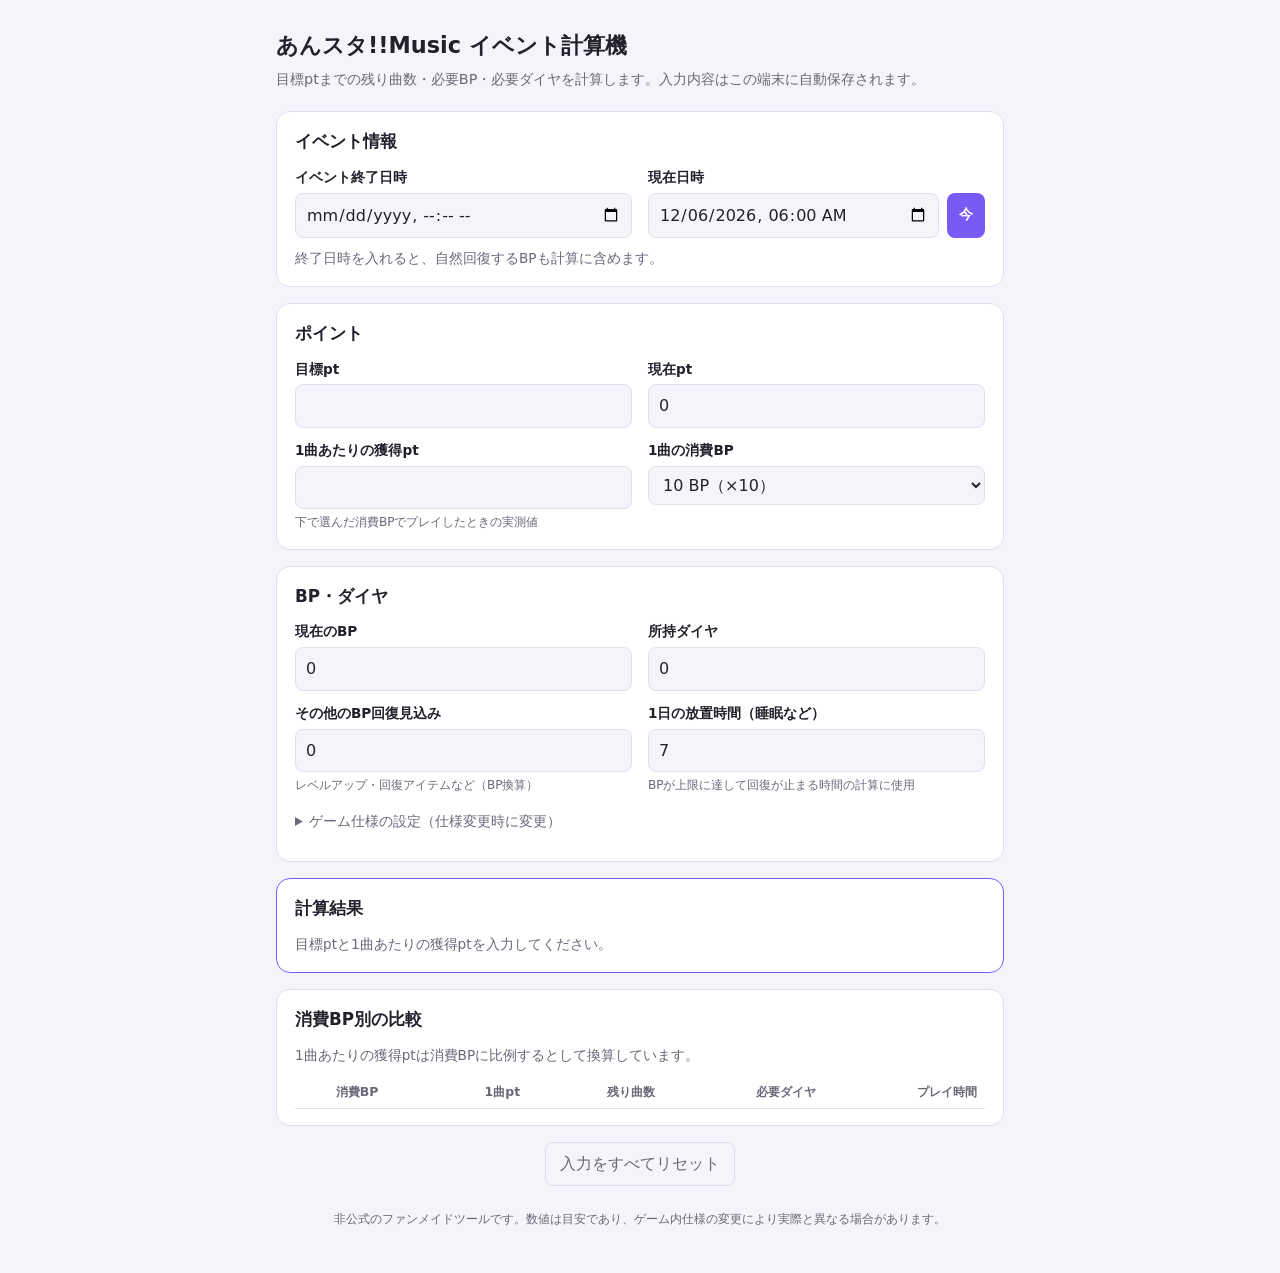
==== index.html @ ad88953e "あんスタ!!Music イベント計算機を追加 目標ptまでの残り曲数・必要BP・必要ダイヤ、自然回復BP、所持ダイヤでの到達pt、 消費BP別の比較表を計算する静的Webツール。入力はlocalSto" ====
<!doctype html>
<html lang="ja">
<head>
  <meta charset="utf-8">
  <meta name="viewport" content="width=device-width, initial-scale=1">
  <title>あんスタMusic イベント計算機</title>
  <meta name="description" content="あんスタ!!Music のイベントで目標ptまでに必要な曲数・BP・ダイヤを計算します。">
  <link rel="stylesheet" href="style.css">
</head>
<body>
  <header class="site-header">
    <h1>あんスタ!!Music イベント計算機</h1>
    <p class="lead">目標ptまでの残り曲数・必要BP・必要ダイヤを計算します。入力内容はこの端末に自動保存されます。</p>
  </header>

  <main>
    <section class="card">
      <h2>イベント情報</h2>
      <div class="grid">
        <label>イベント終了日時
          <input type="datetime-local" id="endAt">
        </label>
        <label>現在日時
          <span class="row">
            <input type="datetime-local" id="nowAt">
            <button type="button" id="nowBtn" class="small">今</button>
          </span>
        </label>
      </div>
      <p class="hint" id="remainText"></p>
    </section>

    <section class="card">
      <h2>ポイント</h2>
      <div class="grid">
        <label>目標pt
          <input type="number" id="targetPt" min="0" step="1" inputmode="numeric">
        </label>
        <label>現在pt
          <input type="number" id="currentPt" min="0" step="1" inputmode="numeric">
        </label>
        <label>1曲あたりの獲得pt
          <input type="number" id="ptPerSong" min="1" step="1" inputmode="numeric">
          <small>下で選んだ消費BPでプレイしたときの実測値</small>
        </label>
        <label>1曲の消費BP
          <select id="bpPerSong"></select>
        </label>
      </div>
    </section>

    <section class="card">
      <h2>BP・ダイヤ</h2>
      <div class="grid">
        <label>現在のBP
          <input type="number" id="currentBp" min="0" step="1" inputmode="numeric">
        </label>
        <label>所持ダイヤ
          <input type="number" id="ownedDia" min="0" step="1" inputmode="numeric">
        </label>
        <label>その他のBP回復見込み
          <input type="number" id="extraBp" min="0" step="1" inputmode="numeric">
          <small>レベルアップ・回復アイテムなど（BP換算）</small>
        </label>
        <label>1日の放置時間（睡眠など）
          <input type="number" id="idleHours" min="0" max="24" step="0.5" inputmode="decimal">
          <small>BPが上限に達して回復が止まる時間の計算に使用</small>
        </label>
      </div>

      <details class="settings">
        <summary>ゲーム仕様の設定（仕様変更時に変更）</summary>
        <div class="grid">
          <label>BP上限
            <input type="number" id="bpMax" min="1" step="1">
          </label>
          <label>BP 1回復にかかる時間（分）
            <input type="number" id="bpRecoverMin" min="1" step="1">
          </label>
          <label>ダイヤ回復1回のダイヤ数
            <input type="number" id="diaPerRefill" min="1" step="1">
          </label>
          <label>ダイヤ回復1回で回復するBP
            <input type="number" id="bpPerRefill" min="1" step="1">
          </label>
          <label>1曲あたりの所要時間（分）
            <input type="number" id="minPerSong" min="0.5" step="0.5">
            <small>ロード・リザルト込みの目安</small>
          </label>
        </div>
        <button type="button" id="resetSpec" class="small ghost">仕様を初期値に戻す</button>
      </details>
    </section>

    <section class="card result" aria-live="polite">
      <h2>計算結果</h2>
      <div id="result"></div>
    </section>

    <section class="card">
      <h2>消費BP別の比較</h2>
      <p class="hint">1曲あたりの獲得ptは消費BPに比例するとして換算しています。</p>
      <div class="table-wrap">
        <table id="compare">
          <thead>
            <tr><th>消費BP</th><th>1曲pt</th><th>残り曲数</th><th>必要ダイヤ</th><th>プレイ時間</th></tr>
          </thead>
          <tbody></tbody>
        </table>
      </div>
    </section>

    <div class="actions">
      <button type="button" id="clearAll" class="ghost">入力をすべてリセット</button>
    </div>
  </main>

  <footer class="site-footer">
    <p>非公式のファンメイドツールです。数値は目安であり、ゲーム内仕様の変更により実際と異なる場合があります。</p>
  </footer>

  <script src="app.js"></script>
</body>
</html>
---- style.css ----
:root {
  --bg: #f6f4fb;
  --surface: #ffffff;
  --text: #22202b;
  --muted: #6b6779;
  --border: #e2deec;
  --primary: #7a5af5;
  --primary-soft: #efeaff;
  --warn: #d6455d;
  --ok: #1f9d6b;
  --radius: 14px;
}

@media (prefers-color-scheme: dark) {
  :root {
    --bg: #15141b;
    --surface: #1f1d28;
    --text: #ece9f5;
    --muted: #a39fb3;
    --border: #34303f;
    --primary: #a48bff;
    --primary-soft: #2c2640;
    --warn: #ff7088;
    --ok: #4fd39c;
  }
}

* { box-sizing: border-box; }

body {
  margin: 0;
  background: var(--bg);
  color: var(--text);
  font-family: system-ui, -apple-system, "Hiragino Sans", "Noto Sans JP", sans-serif;
  line-height: 1.6;
}

.site-header, main, .site-footer {
  max-width: 760px;
  margin: 0 auto;
  padding: 0 16px;
}

.site-header { padding-top: 28px; }
.site-header h1 { font-size: 1.4rem; margin: 0 0 4px; }
.lead { color: var(--muted); margin: 0 0 20px; font-size: 0.9rem; }

.card {
  background: var(--surface);
  border: 1px solid var(--border);
  border-radius: var(--radius);
  padding: 16px 18px;
  margin-bottom: 16px;
}

.card h2 { font-size: 1.05rem; margin: 0 0 12px; }

.grid {
  display: grid;
  grid-template-columns: repeat(auto-fit, minmax(220px, 1fr));
  gap: 12px 16px;
}

label {
  display: flex;
  flex-direction: column;
  gap: 4px;
  font-size: 0.85rem;
  font-weight: 600;
}

label small { font-weight: 400; color: var(--muted); font-size: 0.75rem; }

input, select {
  width: 100%;
  font: inherit;
  font-weight: 400;
  font-size: 1rem;
  padding: 8px 10px;
  border: 1px solid var(--border);
  border-radius: 8px;
  background: var(--bg);
  color: var(--text);
}

input:focus, select:focus { outline: 2px solid var(--primary); outline-offset: 0; }

.row { display: flex; gap: 8px; }

button {
  font: inherit;
  border: none;
  border-radius: 8px;
  padding: 8px 14px;
  background: var(--primary);
  color: #fff;
  cursor: pointer;
}
button.small { padding: 6px 12px; font-size: 0.85rem; white-space: nowrap; }
button.ghost { background: transparent; color: var(--muted); border: 1px solid var(--border); }

.hint { color: var(--muted); font-size: 0.85rem; margin: 10px 0 0; }

.settings { margin-top: 16px; }
.settings summary { cursor: pointer; color: var(--muted); font-size: 0.85rem; margin-bottom: 12px; }
.settings button { margin-top: 12px; }

.result { border-color: var(--primary); }

.stats {
  display: grid;
  grid-template-columns: repeat(auto-fit, minmax(150px, 1fr));
  gap: 10px;
}

.stat {
  background: var(--bg);
  border-radius: 10px;
  padding: 10px 12px;
}
.stat-label { font-size: 0.75rem; color: var(--muted); }
.stat-value { font-size: 1.5rem; font-weight: 700; font-variant-numeric: tabular-nums; }
.stat-sub { font-size: 0.72rem; color: var(--muted); }
.stat.accent { background: var(--primary-soft); }
.stat.accent .stat-value { color: var(--primary); }
.stat.warn .stat-value { color: var(--warn); }

.notes { margin: 14px 0 0; padding-left: 1.2em; font-size: 0.85rem; }
.warn-text { color: var(--warn); }
.done { font-size: 1.1rem; color: var(--ok); font-weight: 700; margin: 0; }

.table-wrap { overflow-x: auto; margin-top: 10px; }
table { width: 100%; border-collapse: collapse; font-size: 0.88rem; font-variant-numeric: tabular-nums; }
th, td { padding: 6px 8px; text-align: right; border-bottom: 1px solid var(--border); white-space: nowrap; }
th { color: var(--muted); font-weight: 600; font-size: 0.78rem; }
th:first-child, td:first-child { text-align: center; }
tr.current td { background: var(--primary-soft); font-weight: 700; }

.actions { text-align: center; margin: 8px 0 24px; }

.site-footer { color: var(--muted); font-size: 0.75rem; padding-bottom: 32px; text-align: center; }
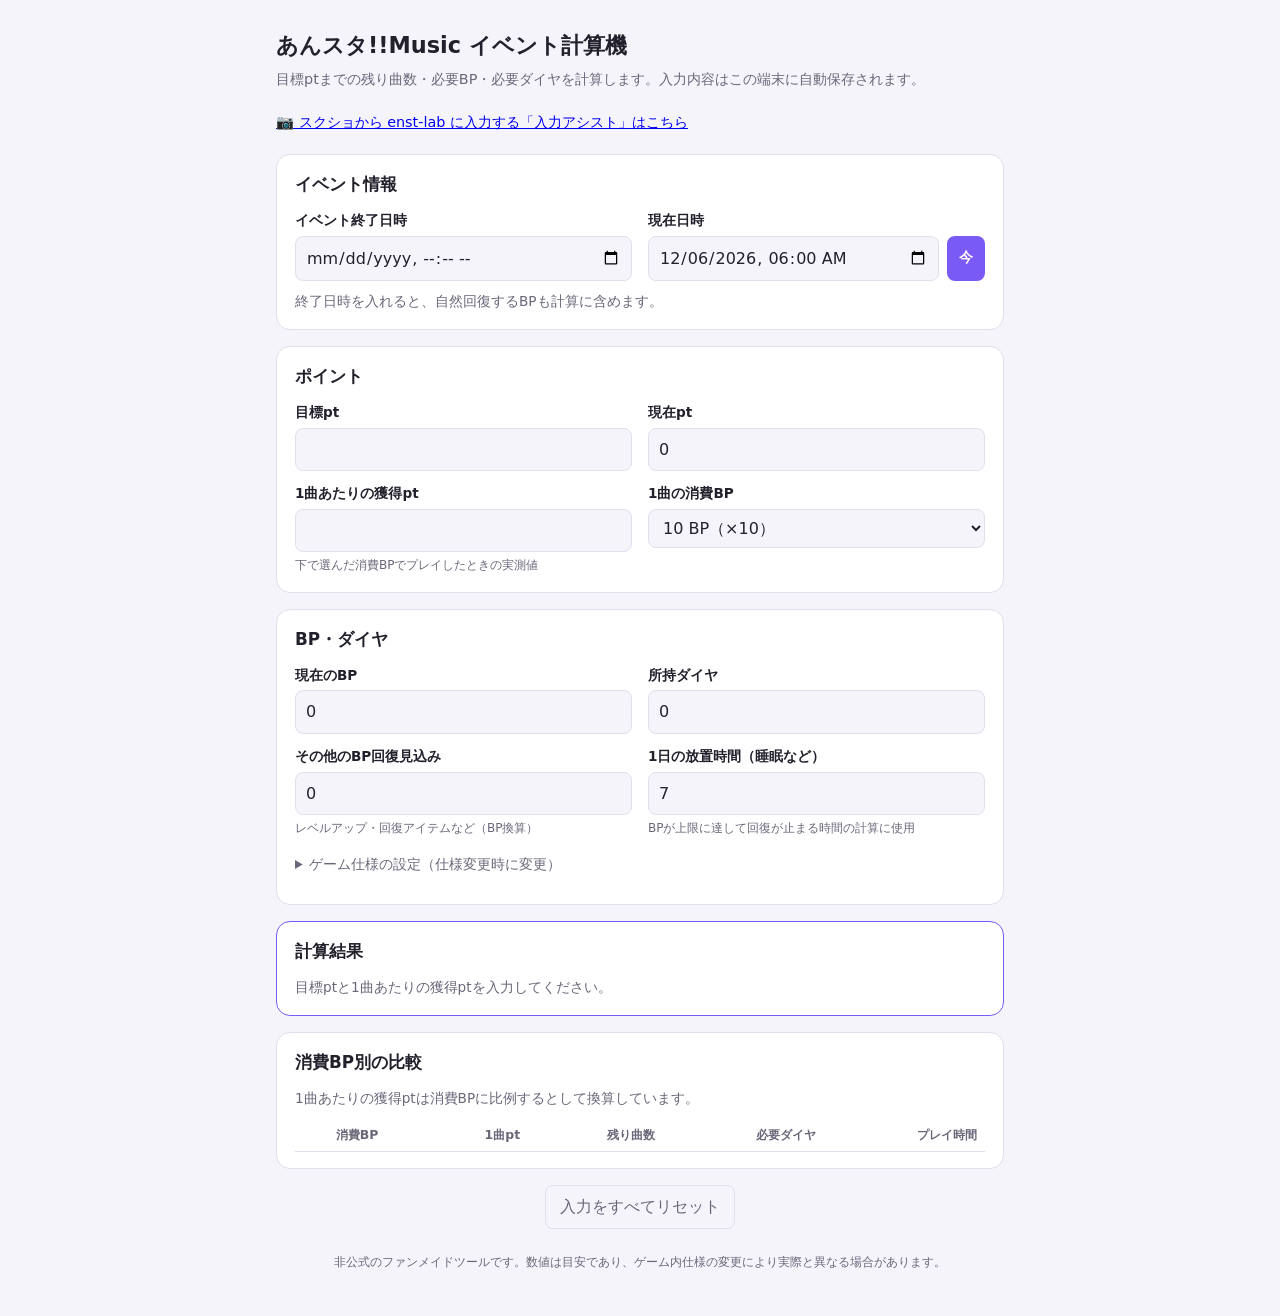
==== commit c262a2ef: "enst-lab 入力アシストを追加（スクショ読み取り＋enst-labへ代理送信） Co-Authored-By: Claude Opus 5.5 <noreply@anthropic.com> C" ====
--- a/index.html
+++ b/index.html
@@ -11,6 +11,7 @@
   <header class="site-header">
     <h1>あんスタ!!Music イベント計算機</h1>
     <p class="lead">目標ptまでの残り曲数・必要BP・必要ダイヤを計算します。入力内容はこの端末に自動保存されます。</p>
+    <p class="lead"><a href="assist.html">📷 スクショから enst-lab に入力する「入力アシスト」はこちら</a></p>
   </header>
 
   <main>
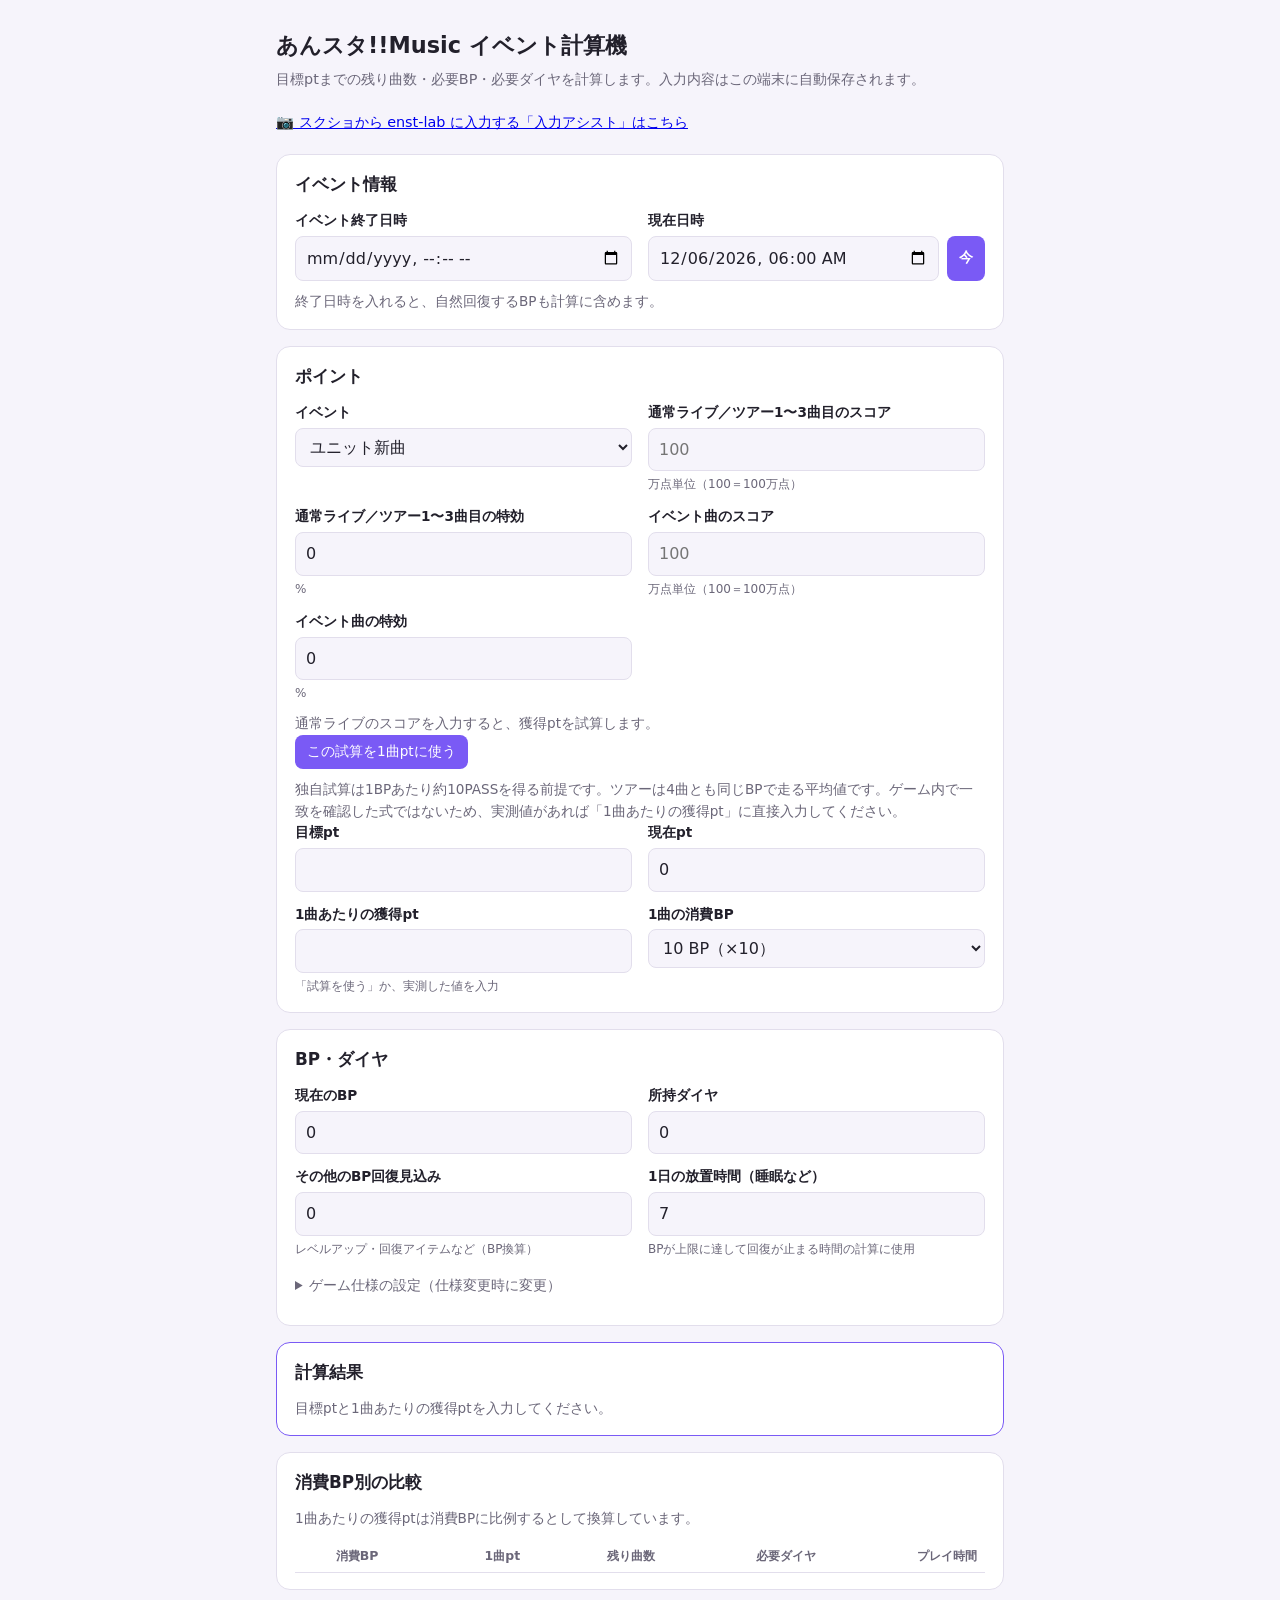
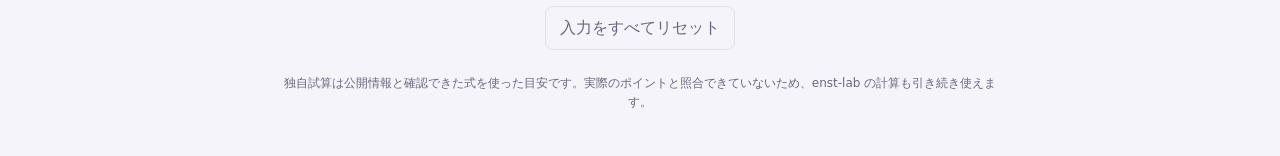
==== commit edaec3af: "独自ポイント試算を追加" ====
--- a/index.html
+++ b/index.html
@@ -5,7 +5,7 @@
   <meta name="viewport" content="width=device-width, initial-scale=1">
   <title>あんスタMusic イベント計算機</title>
   <meta name="description" content="あんスタ!!Music のイベントで目標ptまでに必要な曲数・BP・ダイヤを計算します。">
-  <link rel="stylesheet" href="style.css">
+  <link rel="stylesheet" href="style.css?v=20261003m">
 </head>
 <body>
   <header class="site-header">
@@ -34,6 +34,45 @@
     <section class="card">
       <h2>ポイント</h2>
       <div class="grid">
+        <label>イベント
+          <select id="localEventType">
+            <option value="unit">ユニット新曲</option>
+            <option value="tour">ツアー</option>
+          </select>
+        </label>
+        <label>通常ライブ／ツアー1〜3曲目のスコア
+          <input type="number" id="liveScore" min="0" step="1" inputmode="numeric" placeholder="100">
+          <small>万点単位（100＝100万点）</small>
+        </label>
+        <label>通常ライブ／ツアー1〜3曲目の特効
+          <input type="number" id="liveBonus" min="0" step="1" inputmode="numeric" placeholder="0">
+          <small>%</small>
+        </label>
+        <label class="tour-field">ツアー4曲目のスコア
+          <input type="number" id="tourScore4" min="0" step="1" inputmode="numeric" placeholder="100">
+          <small>万点単位</small>
+        </label>
+        <label class="tour-field">ツアー4曲目の特効
+          <input type="number" id="tourBonus4" min="0" step="1" inputmode="numeric" placeholder="0">
+          <small>%</small>
+        </label>
+        <label class="tour-field">ツアー4曲目 FEVER
+          <input type="number" id="tourFever" min="50" max="110" step="1" inputmode="numeric" value="100">
+          <small>%</small>
+        </label>
+        <label>イベント曲のスコア
+          <input type="number" id="eventScore" min="0" step="1" inputmode="numeric" placeholder="100">
+          <small>万点単位（100＝100万点）</small>
+        </label>
+        <label>イベント曲の特効
+          <input type="number" id="eventBonus" min="0" step="1" inputmode="numeric" placeholder="0">
+          <small>%</small>
+        </label>
+      </div>
+      <p class="hint" id="formulaPreview">スコアと特効を入れると、獲得ptを試算します。</p>
+      <button type="button" id="useEstimate" class="small">この試算を1曲ptに使う</button>
+      <p class="hint">独自試算は1BPあたり約10PASSを得る前提です。ツアーは4曲とも同じBPで走る平均値です。ゲーム内で一致を確認した式ではないため、実測値があれば「1曲あたりの獲得pt」に直接入力してください。</p>
+      <div class="grid">
         <label>目標pt
           <input type="number" id="targetPt" min="0" step="1" inputmode="numeric">
         </label>
@@ -41,8 +80,8 @@
           <input type="number" id="currentPt" min="0" step="1" inputmode="numeric">
         </label>
         <label>1曲あたりの獲得pt
-          <input type="number" id="ptPerSong" min="1" step="1" inputmode="numeric">
-          <small>下で選んだ消費BPでプレイしたときの実測値</small>
+          <input type="number" id="ptPerSong" min="1" step="any" inputmode="decimal">
+          <small>「試算を使う」か、実測した値を入力</small>
         </label>
         <label>1曲の消費BP
           <select id="bpPerSong"></select>
@@ -117,9 +156,9 @@
   </main>
 
   <footer class="site-footer">
-    <p>非公式のファンメイドツールです。数値は目安であり、ゲーム内仕様の変更により実際と異なる場合があります。</p>
+    <p>独自試算は公開情報と確認できた式を使った目安です。実際のポイントと照合できていないため、enst-lab の計算も引き続き使えます。</p>
   </footer>
 
-  <script src="app.js"></script>
+  <script src="app.js?v=20261003m"></script>
 </body>
 </html>
--- a/style.css
+++ b/style.css
@@ -69,6 +69,8 @@
   font-weight: 600;
 }
 
+.tour-field[hidden] { display: none; }
+
 label small { font-weight: 400; color: var(--muted); font-size: 0.75rem; }
 
 input, select {
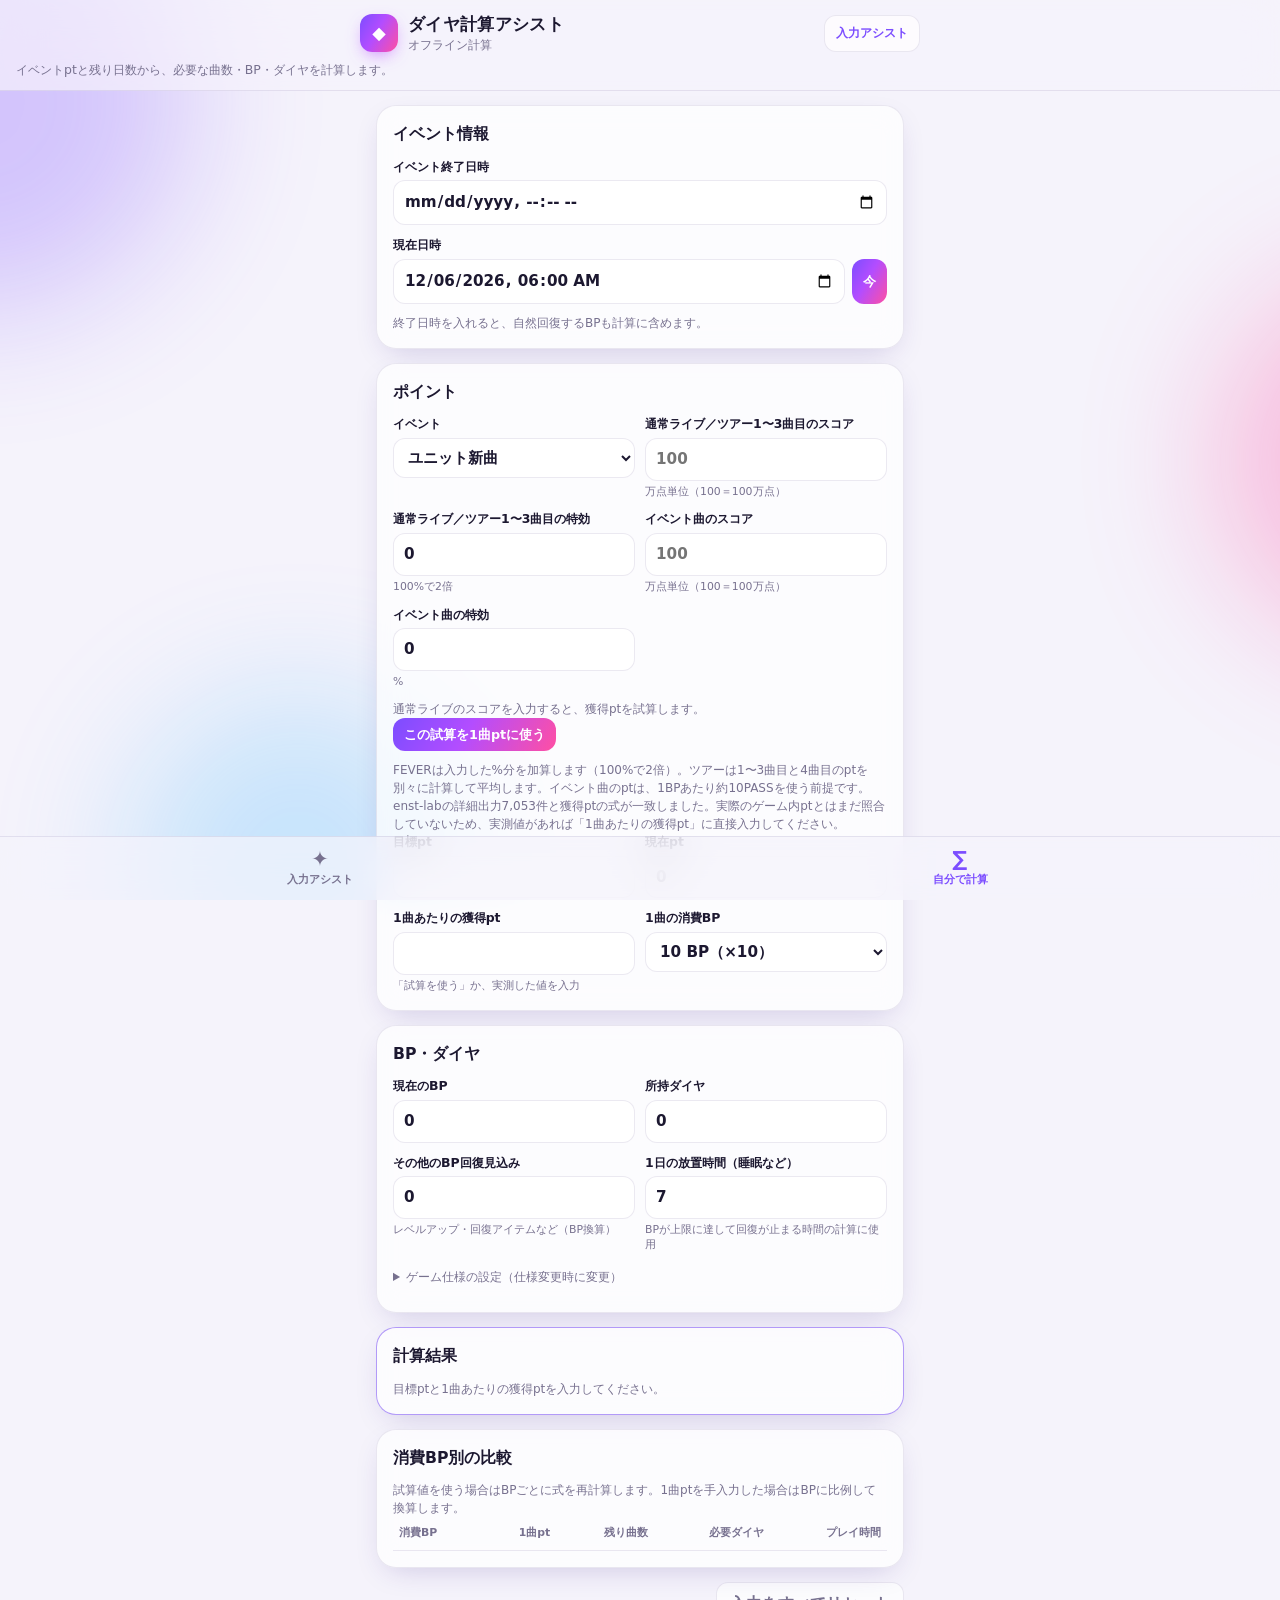
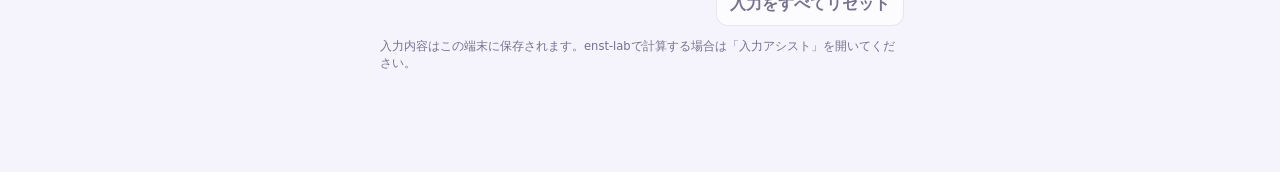
==== commit 633b52f7: "独自計算式を照合して画面を統一" ====
--- a/index.html
+++ b/index.html
@@ -2,20 +2,31 @@
 <html lang="ja">
 <head>
   <meta charset="utf-8">
-  <meta name="viewport" content="width=device-width, initial-scale=1">
+  <meta name="viewport" content="width=device-width, initial-scale=1, viewport-fit=cover">
   <title>あんスタMusic イベント計算機</title>
   <meta name="description" content="あんスタ!!Music のイベントで目標ptまでに必要な曲数・BP・ダイヤを計算します。">
-  <link rel="stylesheet" href="style.css?v=20261003m">
+  <meta name="theme-color" content="#0f0c1d" media="(prefers-color-scheme: dark)">
+  <meta name="theme-color" content="#f5f3fb" media="(prefers-color-scheme: light)">
+  <link rel="stylesheet" href="style.css?v=20261003n">
 </head>
 <body>
-  <header class="site-header">
-    <h1>あんスタ!!Music イベント計算機</h1>
-    <p class="lead">目標ptまでの残り曲数・必要BP・必要ダイヤを計算します。入力内容はこの端末に自動保存されます。</p>
-    <p class="lead"><a href="assist.html">📷 スクショから enst-lab に入力する「入力アシスト」はこちら</a></p>
+  <div class="bg" aria-hidden="true"><i></i><i></i><i></i></div>
+  <header class="appbar">
+    <div class="appbar-row">
+      <div class="brand">
+        <span class="logo" aria-hidden="true">◆</span>
+        <div>
+          <h1>ダイヤ計算アシスト</h1>
+          <p>オフライン計算</p>
+        </div>
+      </div>
+      <a class="assist-link" href="assist.html">入力アシスト</a>
+    </div>
+    <p class="lead">イベントptと残り日数から、必要な曲数・BP・ダイヤを計算します。</p>
   </header>
 
-  <main>
-    <section class="card">
+  <main class="calc-main" id="calculator">
+    <section class="card" id="eventInfo">
       <h2>イベント情報</h2>
       <div class="grid">
         <label>イベント終了日時
@@ -41,15 +52,15 @@
           </select>
         </label>
         <label>通常ライブ／ツアー1〜3曲目のスコア
-          <input type="number" id="liveScore" min="0" step="1" inputmode="numeric" placeholder="100">
+          <input type="number" id="liveScore" min="0" max="550" step="1" inputmode="numeric" placeholder="100">
           <small>万点単位（100＝100万点）</small>
         </label>
         <label>通常ライブ／ツアー1〜3曲目の特効
           <input type="number" id="liveBonus" min="0" step="1" inputmode="numeric" placeholder="0">
-          <small>%</small>
+          <small>100%で2倍</small>
         </label>
         <label class="tour-field">ツアー4曲目のスコア
-          <input type="number" id="tourScore4" min="0" step="1" inputmode="numeric" placeholder="100">
+          <input type="number" id="tourScore4" min="0" max="550" step="1" inputmode="numeric" placeholder="100">
           <small>万点単位</small>
         </label>
         <label class="tour-field">ツアー4曲目の特効
@@ -61,7 +72,7 @@
           <small>%</small>
         </label>
         <label>イベント曲のスコア
-          <input type="number" id="eventScore" min="0" step="1" inputmode="numeric" placeholder="100">
+          <input type="number" id="eventScore" min="0" max="550" step="1" inputmode="numeric" placeholder="100">
           <small>万点単位（100＝100万点）</small>
         </label>
         <label>イベント曲の特効
@@ -71,7 +82,7 @@
       </div>
       <p class="hint" id="formulaPreview">スコアと特効を入れると、獲得ptを試算します。</p>
       <button type="button" id="useEstimate" class="small">この試算を1曲ptに使う</button>
-      <p class="hint">独自試算は1BPあたり約10PASSを得る前提です。ツアーは4曲とも同じBPで走る平均値です。ゲーム内で一致を確認した式ではないため、実測値があれば「1曲あたりの獲得pt」に直接入力してください。</p>
+      <p class="hint">FEVERは入力した%分を加算します（100%で2倍）。ツアーは1〜3曲目と4曲目のptを別々に計算して平均します。イベント曲のptは、1BPあたり約10PASSを使う前提です。enst-labの詳細出力7,053件と獲得ptの式が一致しました。実際のゲーム内ptとはまだ照合していないため、実測値があれば「1曲あたりの獲得pt」に直接入力してください。</p>
       <div class="grid">
         <label>目標pt
           <input type="number" id="targetPt" min="0" step="1" inputmode="numeric">
@@ -139,7 +150,7 @@
 
     <section class="card">
       <h2>消費BP別の比較</h2>
-      <p class="hint">1曲あたりの獲得ptは消費BPに比例するとして換算しています。</p>
+      <p class="hint">試算値を使う場合はBPごとに式を再計算します。1曲ptを手入力した場合はBPに比例して換算します。</p>
       <div class="table-wrap">
         <table id="compare">
           <thead>
@@ -156,9 +167,13 @@
   </main>
 
   <footer class="site-footer">
-    <p>独自試算は公開情報と確認できた式を使った目安です。実際のポイントと照合できていないため、enst-lab の計算も引き続き使えます。</p>
+    <p>入力内容はこの端末に保存されます。enst-labで計算する場合は「入力アシスト」を開いてください。</p>
   </footer>
 
-  <script src="app.js?v=20261003m"></script>
+  <nav class="tabbar" aria-label="画面切り替え">
+    <a href="assist.html" aria-label="入力アシスト"><span class="nav-icon" aria-hidden="true">✦</span><span>入力アシスト</span></a>
+    <a class="on" href="#calculator" aria-current="page" aria-label="オフライン計算"><span class="nav-icon" aria-hidden="true">∑</span><span>自分で計算</span></a>
+  </nav>
+  <script src="app.js?v=20261003n"></script>
 </body>
 </html>
--- a/style.css
+++ b/style.css
@@ -1,143 +1,143 @@
 :root {
-  --bg: #f6f4fb;
-  --surface: #ffffff;
-  --text: #22202b;
-  --muted: #6b6779;
-  --border: #e2deec;
-  --primary: #7a5af5;
-  --primary-soft: #efeaff;
-  --warn: #d6455d;
-  --ok: #1f9d6b;
-  --radius: 14px;
+  --bg: #f5f3fb;
+  --bg-2: #ebe7f7;
+  --glass: rgba(255, 255, 255, .72);
+  --glass-2: rgba(255, 255, 255, .9);
+  --line: rgba(60, 40, 120, .1);
+  --text: #1c1830;
+  --muted: #77718f;
+  --accent: #7c4dff;
+  --accent-2: #ff4fa3;
+  --grad: linear-gradient(120deg, #7c4dff 0%, #b34dff 45%, #ff4fa3 100%);
+  --accent-soft: rgba(124, 77, 255, .12);
+  --warn: #e5395f;
+  --ok: #17a673;
+  --shadow: 0 10px 30px -12px rgba(60, 30, 140, .25);
+  --radius: 20px;
+  --tabbar-h: 64px;
+  color-scheme: light;
 }
 
 @media (prefers-color-scheme: dark) {
   :root {
-    --bg: #15141b;
-    --surface: #1f1d28;
-    --text: #ece9f5;
-    --muted: #a39fb3;
-    --border: #34303f;
-    --primary: #a48bff;
-    --primary-soft: #2c2640;
-    --warn: #ff7088;
-    --ok: #4fd39c;
+    --bg: #0f0c1d;
+    --bg-2: #171329;
+    --glass: rgba(255, 255, 255, .06);
+    --glass-2: rgba(30, 25, 52, .9);
+    --line: rgba(255, 255, 255, .08);
+    --text: #f1eeff;
+    --muted: #9a93b8;
+    --accent: #a98bff;
+    --accent-2: #ff6fb5;
+    --accent-soft: rgba(169, 139, 255, .16);
+    --warn: #ff6f8e;
+    --ok: #4fe0a8;
+    --shadow: 0 14px 40px -16px rgba(0, 0, 0, .7);
+    color-scheme: dark;
   }
 }
 
-* { box-sizing: border-box; }
-
+* { box-sizing: border-box; -webkit-tap-highlight-color: transparent; }
+html, body { margin: 0; min-height: 100%; }
 body {
-  margin: 0;
+  min-height: 100dvh;
+  padding-bottom: calc(var(--tabbar-h) + env(safe-area-inset-bottom) + 24px);
   background: var(--bg);
   color: var(--text);
   font-family: system-ui, -apple-system, "Hiragino Sans", "Noto Sans JP", sans-serif;
-  line-height: 1.6;
+  line-height: 1.5;
+  overscroll-behavior-y: none;
 }
+button, input, select { font: inherit; color: inherit; }
+button { cursor: pointer; }
+a { color: var(--accent); }
 
-.site-header, main, .site-footer {
-  max-width: 760px;
-  margin: 0 auto;
-  padding: 0 16px;
+/* 背景と上部バーは入力アシストと共通の色・形にする */
+.bg { position: fixed; inset: 0; z-index: -1; overflow: hidden; pointer-events: none; }
+.bg i { position: absolute; border-radius: 50%; filter: blur(70px); opacity: .55; }
+.bg i:nth-child(1) { width: 60vw; height: 60vw; max-width: 420px; max-height: 420px; background: #7c4dff; top: -12%; left: -18%; }
+.bg i:nth-child(2) { width: 55vw; height: 55vw; max-width: 380px; max-height: 380px; background: #ff4fa3; top: 30%; right: -25%; opacity: .35; }
+.bg i:nth-child(3) { width: 50vw; height: 50vw; max-width: 340px; max-height: 340px; background: #3fb8ff; bottom: -15%; left: 10%; opacity: .25; }
+@media (prefers-color-scheme: light) { .bg i { opacity: .28; } }
+
+.appbar {
+  position: sticky; top: 0; z-index: 10;
+  padding: calc(env(safe-area-inset-top) + 12px) 16px 10px;
+  background: color-mix(in srgb, var(--bg) 70%, transparent);
+  backdrop-filter: blur(20px) saturate(1.4);
+  -webkit-backdrop-filter: blur(20px) saturate(1.4);
+  border-bottom: 1px solid var(--line);
 }
+.appbar > * { max-width: 560px; margin-left: auto; margin-right: auto; }
+.appbar-row { display: flex; align-items: center; justify-content: space-between; gap: 12px; margin-bottom: 7px; }
+.brand { display: flex; align-items: center; gap: 10px; min-width: 0; }
+.logo { display: grid; place-items: center; flex: 0 0 38px; width: 38px; height: 38px; border-radius: 12px; background: var(--grad); color: #fff; font-size: 1.1rem; box-shadow: 0 6px 18px -6px rgba(179, 77, 255, .8); }
+.brand h1 { margin: 0; font-size: 1.05rem; letter-spacing: .02em; }
+.brand p { margin: 0; color: var(--muted); font-size: .72rem; }
+.lead { margin: 0; color: var(--muted); font-size: .78rem; }
+.assist-link { flex: 0 0 auto; padding: 8px 11px; border: 1px solid var(--line); border-radius: 12px; background: var(--glass); font-size: .78rem; font-weight: 700; text-decoration: none; }
 
-.site-header { padding-top: 28px; }
-.site-header h1 { font-size: 1.4rem; margin: 0 0 4px; }
-.lead { color: var(--muted); margin: 0 0 20px; font-size: 0.9rem; }
+.calc-main, .site-footer { width: min(100%, 560px); margin: 0 auto; padding: 14px 16px 0; }
+.card {
+  margin-bottom: 14px; padding: 16px; border: 1px solid var(--line); border-radius: var(--radius);
+  background: var(--glass); box-shadow: var(--shadow); backdrop-filter: blur(14px); -webkit-backdrop-filter: blur(14px);
+}
+.card h2 { margin: 0 0 12px; font-size: .98rem; }
+.grid { display: grid; grid-template-columns: repeat(2, minmax(0, 1fr)); gap: 11px 10px; }
+#eventInfo .grid { grid-template-columns: minmax(0, 1fr); }
+label { display: flex; flex-direction: column; min-width: 0; gap: 4px; font-size: .78rem; font-weight: 700; }
+.tour-field[hidden] { display: none; }
+label small { color: var(--muted); font-size: .68rem; font-weight: 400; line-height: 1.35; }
+input, select {
+  width: 100%; min-width: 0; padding: 9px 10px; border: 1px solid var(--line); border-radius: 12px;
+  background: var(--glass-2); color: var(--text); font-size: .95rem;
+}
+input:focus, select:focus { outline: 2px solid var(--accent); outline-offset: 1px; }
+.row { display: flex; gap: 7px; }
+.row input { min-width: 0; }
+button { padding: 9px 13px; border: 0; border-radius: 12px; background: var(--grad); color: #fff; font-weight: 700; }
+button.small { flex: 0 0 auto; padding: 7px 11px; font-size: .8rem; white-space: nowrap; }
+button.ghost { border: 1px solid var(--line); background: var(--glass); color: var(--muted); }
+.hint { margin: 10px 0 0; color: var(--muted); font-size: .75rem; line-height: 1.5; }
+.settings { margin-top: 15px; }
+.settings summary { margin-bottom: 10px; color: var(--muted); cursor: pointer; font-size: .78rem; }
+.settings button { margin-top: 12px; }
+.result { border-color: color-mix(in srgb, var(--accent) 50%, var(--line)); }
+.stats { display: grid; grid-template-columns: repeat(2, minmax(0, 1fr)); gap: 9px; }
+.stat { min-width: 0; padding: 11px; border-radius: 14px; background: var(--accent-soft); }
+.stat-label { color: var(--muted); font-size: .7rem; }
+.stat-value { overflow-wrap: anywhere; font-size: 1.15rem; font-weight: 800; }
+.stat-sub { color: var(--muted); font-size: .68rem; }
+.stat.accent .stat-value { color: var(--accent); }
+.stat.warn .stat-value { color: var(--warn); }
+.stat.good .stat-value { color: var(--ok); }
+.done { margin: 0; color: var(--ok); font-weight: 800; }
+.notes { margin: 12px 0 0; padding-left: 1.2rem; color: var(--muted); font-size: .74rem; }
+.notes li + li { margin-top: 5px; }
+.warn-text { color: var(--warn); }
+.table-wrap { overflow-x: auto; -webkit-overflow-scrolling: touch; }
+table { width: 100%; border-collapse: collapse; font-size: .75rem; white-space: nowrap; }
+th, td { padding: 8px 6px; border-bottom: 1px solid var(--line); text-align: right; }
+th:first-child, td:first-child { text-align: left; }
+thead { color: var(--muted); font-size: .68rem; }
+.actions { display: flex; justify-content: flex-end; margin: 2px 0 12px; }
+.site-footer { padding-top: 0; color: var(--muted); font-size: .72rem; }
+.site-footer p { margin: 0 4px 12px; }
 
-.card {
-  background: var(--surface);
-  border: 1px solid var(--border);
-  border-radius: var(--radius);
-  padding: 16px 18px;
-  margin-bottom: 16px;
+/* 入力アシストと同じ固定式の下部切替 */
+.tabbar {
+  position: fixed; right: 0; bottom: 0; left: 0; z-index: 10;
+  display: grid; grid-template-columns: repeat(2, 1fr);
+  height: calc(var(--tabbar-h) + env(safe-area-inset-bottom)); padding-bottom: env(safe-area-inset-bottom);
+  border-top: 1px solid var(--line); background: color-mix(in srgb, var(--bg) 75%, transparent);
+  backdrop-filter: blur(20px) saturate(1.4); -webkit-backdrop-filter: blur(20px) saturate(1.4);
 }
+.tabbar a { display: flex; flex-direction: column; align-items: center; justify-content: center; gap: 2px; color: var(--muted); font-size: .68rem; font-weight: 700; text-decoration: none; }
+.tabbar a.on { color: var(--accent); }
+.nav-icon { font-size: 1.3rem; line-height: 1; }
 
-.card h2 { font-size: 1.05rem; margin: 0 0 12px; }
-
-.grid {
-  display: grid;
-  grid-template-columns: repeat(auto-fit, minmax(220px, 1fr));
-  gap: 12px 16px;
+@media (max-width: 360px) {
+  .grid { grid-template-columns: minmax(0, 1fr); }
+  .card { padding: 14px; }
 }
-
-label {
-  display: flex;
-  flex-direction: column;
-  gap: 4px;
-  font-size: 0.85rem;
-  font-weight: 600;
-}
-
-.tour-field[hidden] { display: none; }
-
-label small { font-weight: 400; color: var(--muted); font-size: 0.75rem; }
-
-input, select {
-  width: 100%;
-  font: inherit;
-  font-weight: 400;
-  font-size: 1rem;
-  padding: 8px 10px;
-  border: 1px solid var(--border);
-  border-radius: 8px;
-  background: var(--bg);
-  color: var(--text);
-}
-
-input:focus, select:focus { outline: 2px solid var(--primary); outline-offset: 0; }
-
-.row { display: flex; gap: 8px; }
-
-button {
-  font: inherit;
-  border: none;
-  border-radius: 8px;
-  padding: 8px 14px;
-  background: var(--primary);
-  color: #fff;
-  cursor: pointer;
-}
-button.small { padding: 6px 12px; font-size: 0.85rem; white-space: nowrap; }
-button.ghost { background: transparent; color: var(--muted); border: 1px solid var(--border); }
-
-.hint { color: var(--muted); font-size: 0.85rem; margin: 10px 0 0; }
-
-.settings { margin-top: 16px; }
-.settings summary { cursor: pointer; color: var(--muted); font-size: 0.85rem; margin-bottom: 12px; }
-.settings button { margin-top: 12px; }
-
-.result { border-color: var(--primary); }
-
-.stats {
-  display: grid;
-  grid-template-columns: repeat(auto-fit, minmax(150px, 1fr));
-  gap: 10px;
-}
-
-.stat {
-  background: var(--bg);
-  border-radius: 10px;
-  padding: 10px 12px;
-}
-.stat-label { font-size: 0.75rem; color: var(--muted); }
-.stat-value { font-size: 1.5rem; font-weight: 700; font-variant-numeric: tabular-nums; }
-.stat-sub { font-size: 0.72rem; color: var(--muted); }
-.stat.accent { background: var(--primary-soft); }
-.stat.accent .stat-value { color: var(--primary); }
-.stat.warn .stat-value { color: var(--warn); }
-
-.notes { margin: 14px 0 0; padding-left: 1.2em; font-size: 0.85rem; }
-.warn-text { color: var(--warn); }
-.done { font-size: 1.1rem; color: var(--ok); font-weight: 700; margin: 0; }
-
-.table-wrap { overflow-x: auto; margin-top: 10px; }
-table { width: 100%; border-collapse: collapse; font-size: 0.88rem; font-variant-numeric: tabular-nums; }
-th, td { padding: 6px 8px; text-align: right; border-bottom: 1px solid var(--border); white-space: nowrap; }
-th { color: var(--muted); font-weight: 600; font-size: 0.78rem; }
-th:first-child, td:first-child { text-align: center; }
-tr.current td { background: var(--primary-soft); font-weight: 700; }
-
-.actions { text-align: center; margin: 8px 0 24px; }
-
-.site-footer { color: var(--muted); font-size: 0.75rem; padding-bottom: 32px; text-align: center; }
+@media (prefers-reduced-motion: reduce) { *, *::before, *::after { scroll-behavior: auto !important; transition: none !important; } }
